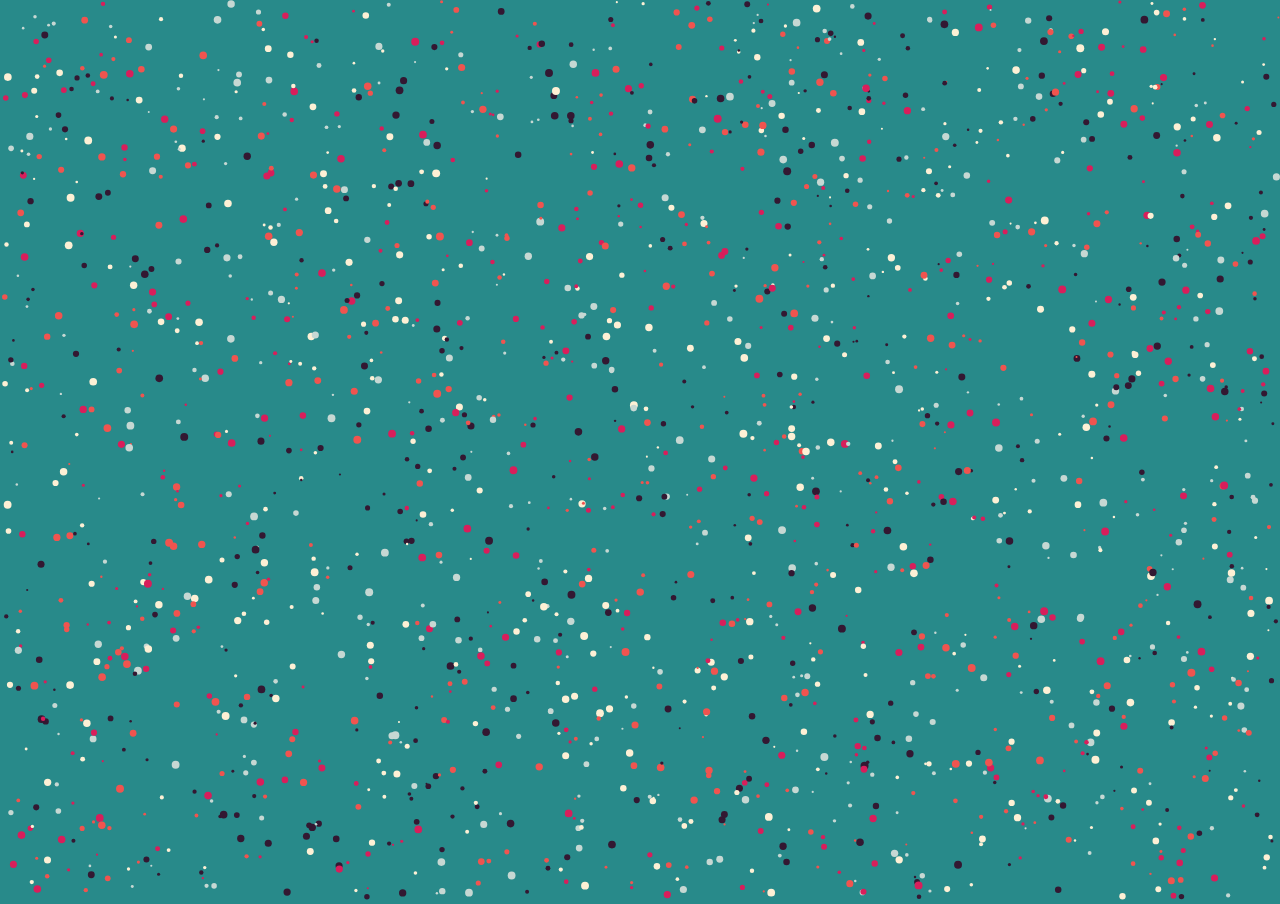
==== blobs.html @ 6d3e7cac "Add files to begin dots and lines animation" ====
<!DOCTYPE html>
<html>
  <head>
    <meta charset="UTF-8" />
    <meta name="viewport" content="width=device-width, initial-scale=1" />
    <title>Canvas Shenanigans</title>
    <link rel="stylesheet" href="styles.css" />
  </head>

  <body>
    <!-- <h1>Canvas Shenanigans</h1> -->
    <canvas></canvas>

    <script src="lib/canvas.js"></script>
  </body>
</html>
---- styles.css ----
/* * {
  padding: 0;
  margin: 0;
  box-sizing: border-box;
} */

canvas {
  /* border: 1px solid black; */
  /* background: linear-gradient(
    90deg,
    rgba(2, 0, 36, 1) 0%,
    rgba(9, 9, 121, 1) 35%,
    rgba(0, 212, 255, 1) 100%
  ); */
  /* background-color: gradien; */
}

body {
  background: hsl(180, 55%, 35%);
  margin: 0;
  overflow: hidden;
}
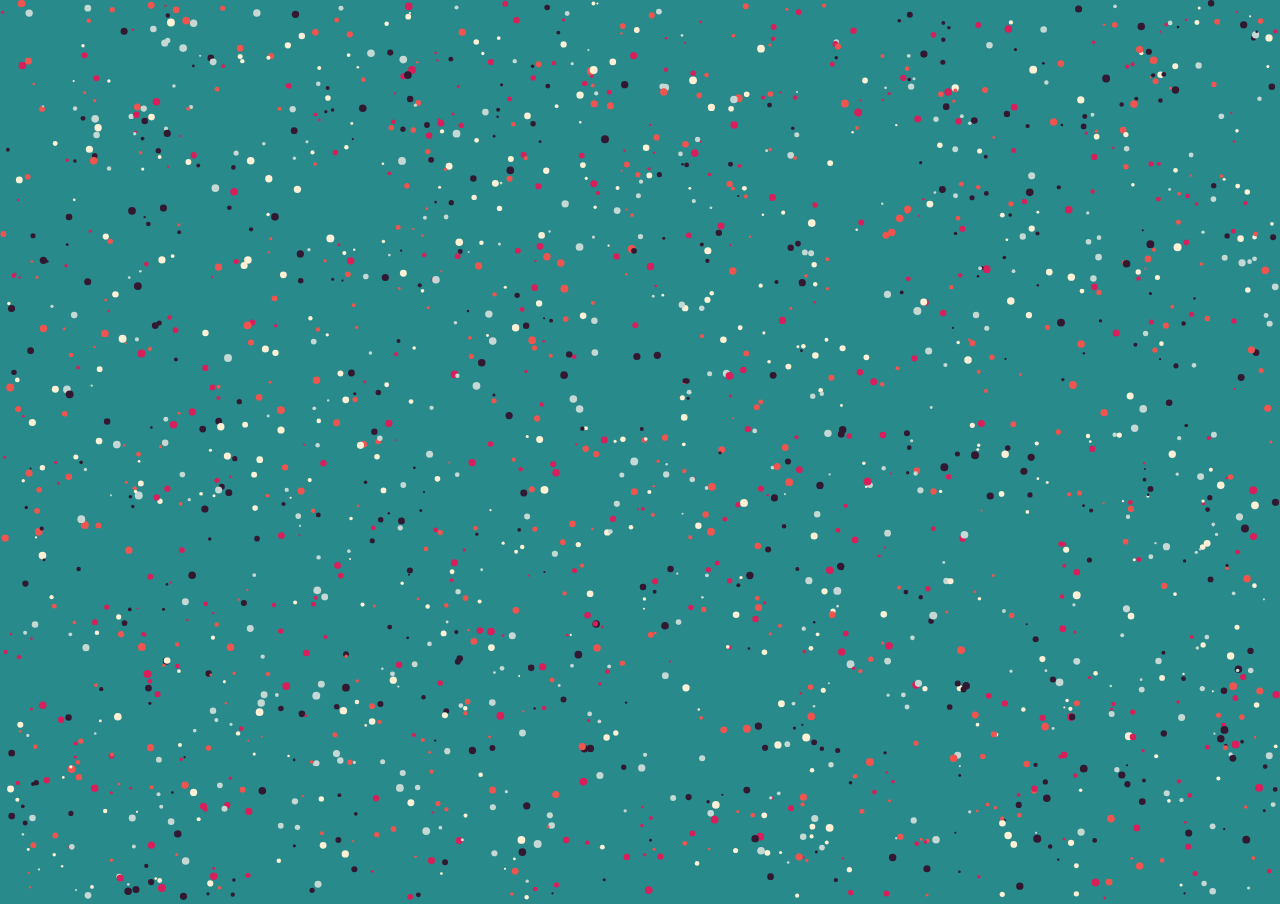
==== commit 50422357: "Update filenames" ====
--- a/blobs.html
+++ b/blobs.html
@@ -11,6 +11,6 @@
     <!-- <h1>Canvas Shenanigans</h1> -->
     <canvas></canvas>
 
-    <script src="lib/canvas.js"></script>
+    <script src="lib/blobs.js"></script>
   </body>
 </html>
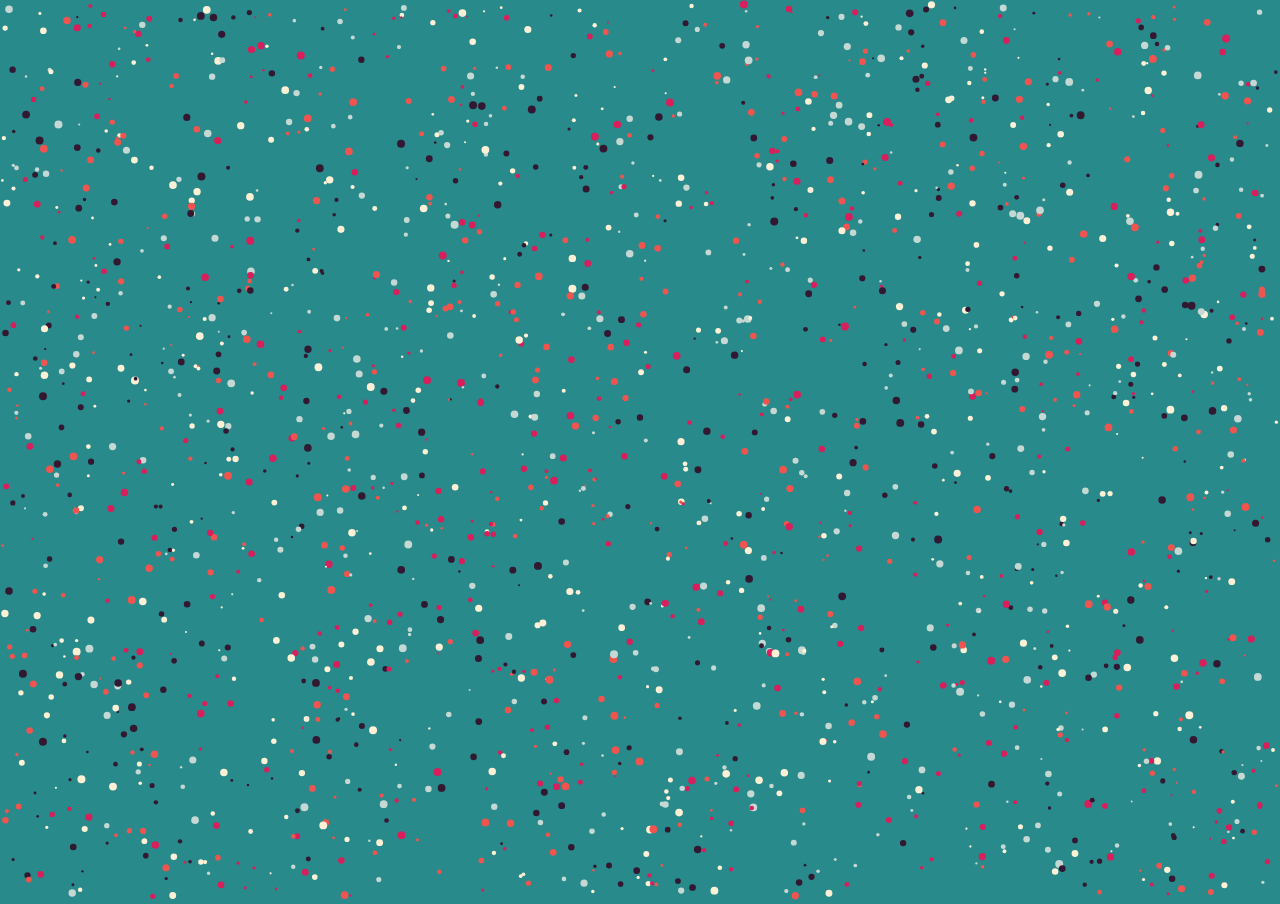
==== commit b3e0a38b: "Add language to html pages" ====
--- a/blobs.html
+++ b/blobs.html
@@ -1,5 +1,5 @@
 <!DOCTYPE html>
-<html>
+<html lang="en">
   <head>
     <meta charset="UTF-8" />
     <meta name="viewport" content="width=device-width, initial-scale=1" />
